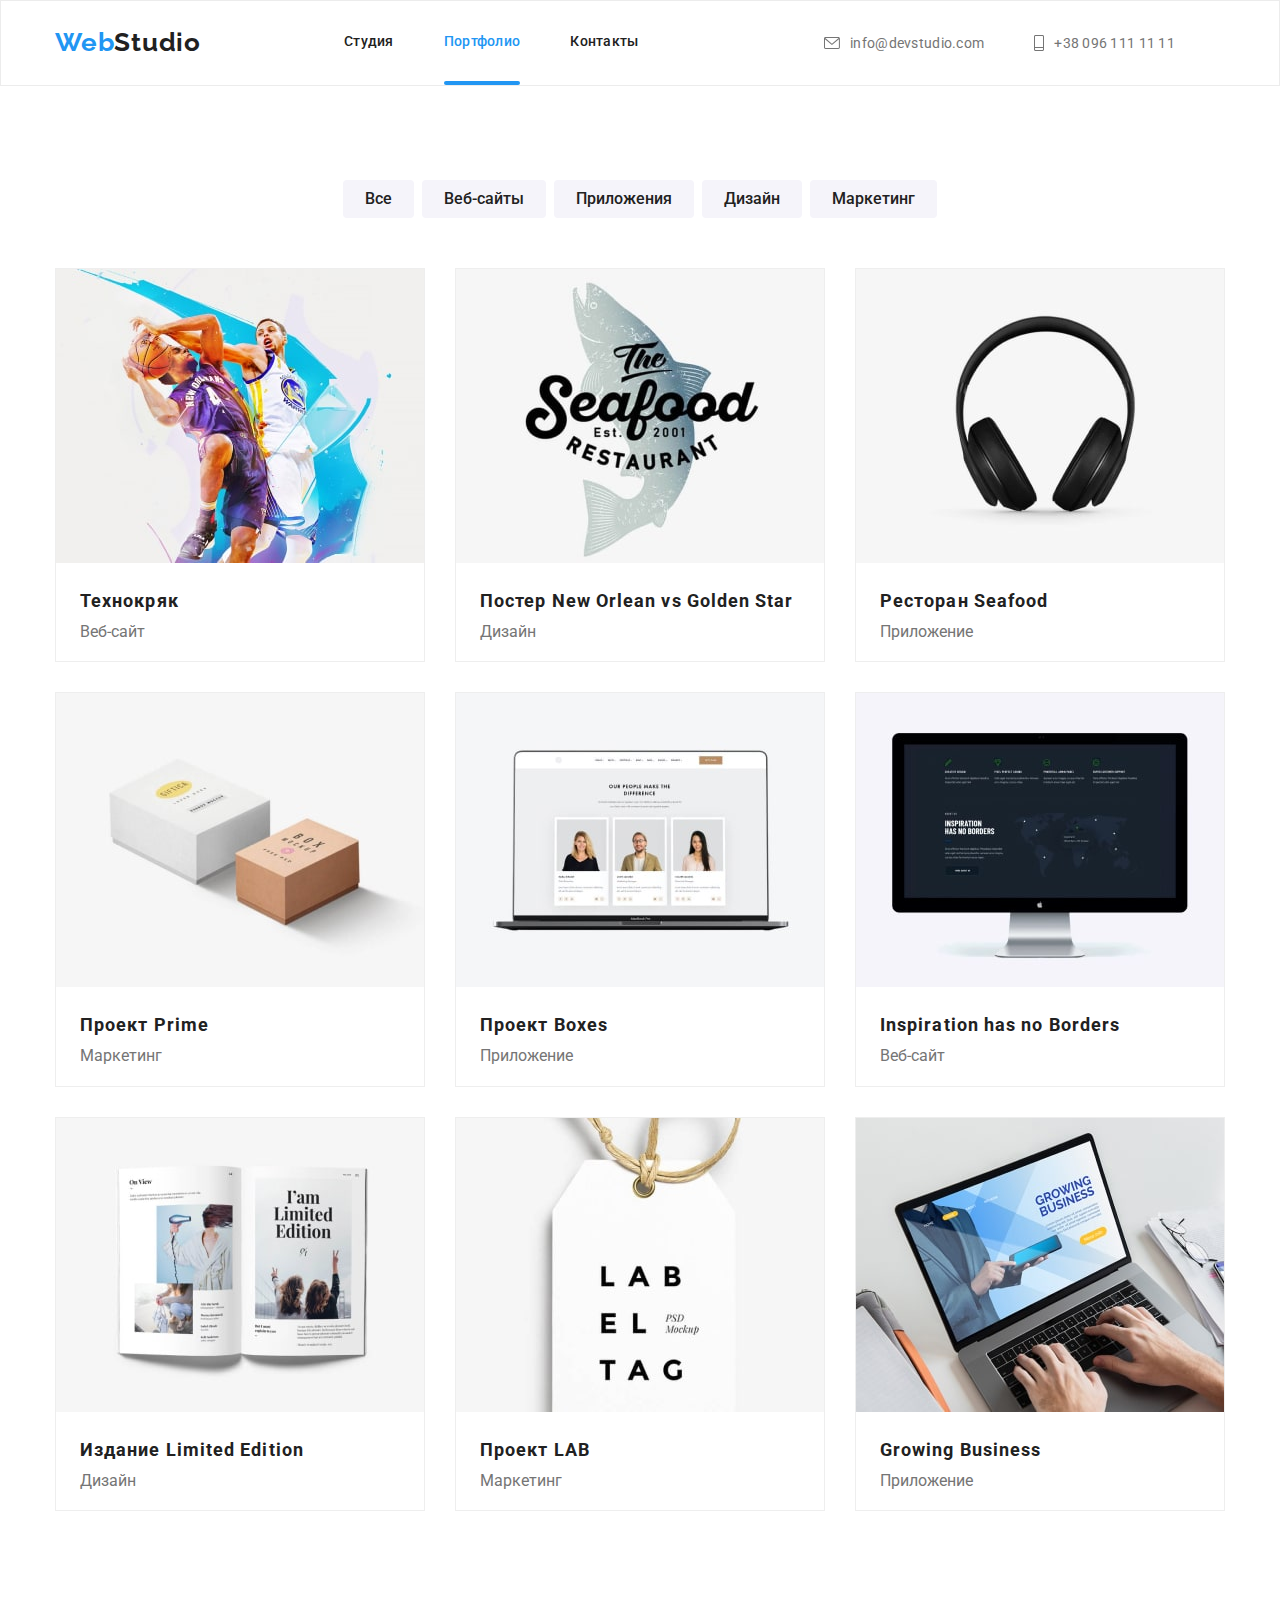
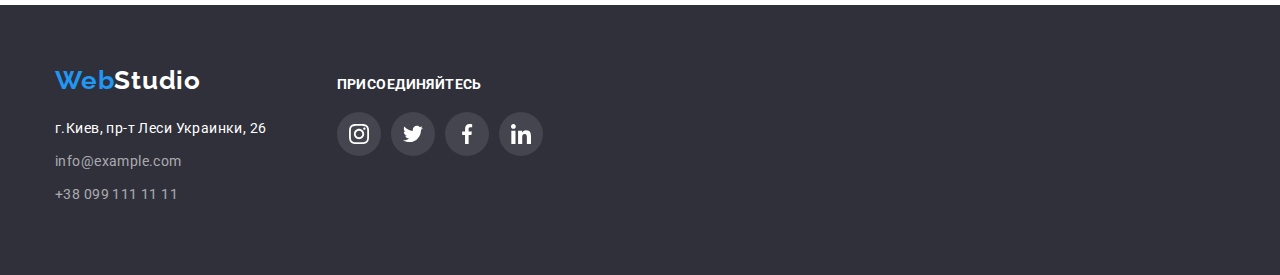
==== portfolio.html @ f2ce3745 "Перенос данных ДЗ5" ====
<!DOCTYPE html>
<html lang="ru">
<head>
    <meta charset="UTF-8">
    <meta name="viewport" content="width=device-width, initial-scale=1.0">
    <title>goit-markup-hw-05</title>
    <link rel="preconnect" href="https://fonts.gstatic.com"> 
    <link href="https://fonts.googleapis.com/css2?family=Raleway:wght@700&family=Roboto:wght@400;500;700;900&display=swap" rel="stylesheet">
    <link rel="stylesheet" href="https://cdnjs.cloudflare.com/ajax/libs/modern-normalize/1.0.0/modern-normalize.min.css">
    <link rel="stylesheet" href="css/style.css">
</head>
<body>
    <header class="header">
        <div class="conteiner header-items">
        <!--Nav conteiner-->
            <nav class="nav-info">
                <a class="logo" href="./index.html"> Web<span class="logo-studio">Studio</span></a> 
                <ul class="nav-list">
                    <li class="nav-list-item">
                        <a class="nav-list-link" href="./index.html">Студия</a>
                    </li>
                    <li class="nav-list-item current">
                        <a class="nav-list-link current" href="./portfolio.html">Портфолио</a>
                    </li>
                    <li class="nav-list-item">
                        <a class="nav-list-link" href="#">Контакты</a>
                    </li>
                </ul>
            </nav>
        <!-- Contacts conteiner-->
                <ul class="contacts-list">
                    <li class="contacts-list-item">
                        <a class="contacts-list-link" href="mailto:info@devstudio.com">
                            <svg class="contacts-icon" width="16px" height="12px">
                                <use href="./images/symbol-defs.svg#icon-envelopehover"></use>
                            </svg>info@devstudio.com
                        </a>
                    </li>
                    <li class="contacts-list-item">
                        <a class="contacts-list-link" href="tel:+380961111111"> 
                            <svg class="contacts-icon" width="10px" height="16px">
                                <use href="./images/symbol-defs.svg#icon-vector"></use>
                            </svg>+38 096 111 11 11
                        </a>
                    </li>
                </ul>
        </div>
    </header>  
    <main>
    <!-- Service conteiner-->
    <section class="our-works">
        <div class="conteiner">
        <h1 class="visually-hidden">Портфолио</h1>
        <ul class="worktype-filters">
            <li class="worktype-filters-item">
                <button class="filter-button" type="button">Все</button>
            </li>
            <li class="worktype-filters-item">
                <button class="filter-button" type="button">Веб-сайты</button>
            </li>
            <li class="worktype-filters-item">
                <button class="filter-button" type="button">Приложения</button>
            </li>
            <li class="worktype-filters-item">
                <button class="filter-button" type="button">Дизайн</button>
            </li>
            <li class="worktype-filters-item">
                <button class="filter-button" type="button">Маркетинг</button>
            </li>
        </ul>
    <!-- Work examples -->
        <h2 class="visually-hidden">Примеры работ</h2>
        <ul class="work-examples">
            <li class="work-examples-item">
            <a href="">
                <div class="work-examples-img-thumb">
                    <img src="./images-portfolio/img-min.jpg" alt="Открытый ноутбук">
                    <p class="img-text">Технокряк это современная площадка распространения коронавируса. 
                        Компании используют эту платформу для цифрового шпионажа
                        и атак на защищённые сервера конкурентов.
                    </p>
                </div>
                <div class="work-examples-text">
                    <h2>Технокряк</h2>
                    <p>Веб-сайт</p>
                </div>
                
            </a>
            </li>
            <li class="work-examples-item">
            <a href="">
                <div class="work-examples-img-thumb">
                    <img src="./images-portfolio/img-2-min.jpg" alt="Постер баскетбол">
                    <p class="img-text">Технокряк это современная площадка распространения коронавируса. 
                        Компании используют эту платформу для цифрового шпионажа 
                        и атак на защищённые сервера конкурентов.
                    </p>
                </div>
                <div class="work-examples-text">
                    <h2>Постер New Orlean vs Golden Star</h2>
                    <p>Дизайн</p>
                </div>
            </a>
            </li>
            <li class="work-examples-item">
            <a href="">
                <div class="work-examples-img-thumb">
                    <img src="./images-portfolio/img-3-min.jpg" alt="Логотип ресторана">
                    <p class="img-text">Технокряк это современная площадка распространения коронавируса. 
                        Компании используют эту платформу для цифрового шпионажа 
                        и атак на защищённые сервера конкурентов.
                    </p>
                </div>
                <div class="work-examples-text">
                    <h2>Ресторан Seafood</h2>
                    <p>Приложение</p>
                </div>
            </a>
            </li>
            <li class="work-examples-item">
            <a href="">
                <div class="work-examples-img-thumb">
                    <img src="./images-portfolio/img-4-min.jpg" alt="Наушники">
                    <p class="img-text">Технокряк это современная площадка распространения коронавируса. 
                        Компании используют эту платформу для цифрового шпионажа 
                        и атак на защищённые сервера конкурентов.
                    </p>
                </div>
                <div class="work-examples-text">
                    <h2>Проект Prime</h2>
                    <p>Маркетинг</p>
                </div>
            </a>
            </li>
            <li class="work-examples-item">
            <a href="">
                <div class="work-examples-img-thumb">
                    <img src="./images-portfolio/img-5-min.jpg" alt="Коробки">
                    <p class="img-text">Технокряк это современная площадка распространения коронавируса. 
                        Компании используют эту платформу для цифрового шпионажа 
                        и атак на защищённые сервера конкурентов.
                    </p>
                </div>
                <div class="work-examples-text">
                    <h2>Проект Boxes</h2>
                    <p>Приложение</p>
                </div>
            </a>
            </li>
            <li class="work-examples-item">
            <a href="">
                <div class="work-examples-img-thumb">
                    <img src="./images-portfolio/img-6-min.jpg" alt="Монитор">
                    <p class="img-text">Технокряк это современная площадка распространения коронавируса. 
                        Компании используют эту платформу для цифрового шпионажа 
                        и атак на защищённые сервера конкурентов.
                    </p>
                </div>
                <div class="work-examples-text">
                    <h2>Inspiration has no Borders</h2>
                    <p>Веб-сайт</p>
                </div>
            </a>
            </li>
            <li class="work-examples-item">
            <a href="">
                <div class="work-examples-img-thumb">
                    <img src="./images-portfolio/img-7-min.jpg" alt="Книга открытая">
                    <p class="img-text">Технокряк это современная площадка распространения коронавируса. 
                        Компании используют эту платформу для цифрового шпионажа 
                        и атак на защищённые сервера конкурентов.
                    </p>
                </div>
                <div class="work-examples-text">
                    <h2>Издание Limited Edition</h2>
                    <p>Дизайн</p>
                </div>
            </a>
            </li>
            <li class="work-examples-item">
            <a href="">    
                <div class="work-examples-img-thumb">
                    <img src="./images-portfolio/img-8-min.jpg" alt="Ярлык">
                    <p class="img-text">Технокряк это современная площадка распространения коронавируса. 
                        Компании используют эту платформу для цифрового шпионажа 
                        и атак на защищённые сервера конкурентов.
                    </p>
                </div>
                <div class="work-examples-text">
                    <h2>Проект LAB</h2>
                    <p>Маркетинг</p>
                </div>
            </a>
            </li>
            <li class="work-examples-item">
            <a href="">
                <div class="work-examples-img-thumb">
                    <img src="./images-portfolio/img-9-min.jpg" alt="Работа на ноутбуке">
                    <p class="img-text">Технокряк это современная площадка распространения коронавируса. 
                        Компании используют эту платформу для цифрового шпионажа 
                        и атак на защищённые сервера конкурентов.
                    </p>
                </div>
                <div class="work-examples-text">
                    <h2>Growing Business</h2>
                    <p>Приложение</p>
                </div>
            </a>
            </li>
        </ul>
        </div>
    </section>
    </main>
    <footer class="footer">
        <!-- Contacts-->
        <div class="conteiner">
            <div class="contacts-footer">
                <a class="logo" href="index.html">Web<span class="logo-studio-footer">Studio</span></a>
            <ul>
                <li class="contacts-item">
                    <p class="address">г.Киев, пр-т Леси Украинки, 26</p> 
                </li>
                <li class="contacts-item">
                    <a class="contacts" href="mailto:info@example.com">info@example.com</a>
                </li>
                <li class="contacts-item">
                    <a class="contacts" href="tel:+380991111111">+38 099 111 11 11</a>
                </li>
            </ul>
            </div>
            <div class="social-links-footer">
                <h2 class="social-title-footer"> Присоединяйтесь</h2>
                <ul class="social-links-list-footer">
                    <li class="social-list-item-footer">
                        <a href="#" class="social-link-footer">
                            <svg class="social-icon-footer" width="20" height="20">
                                <use href="./images/symbol-defs.svg#icon-instagram2"></use>
                            </svg>
                        </a>
                    </li>
                    <li class="social-list-item-footer">
                        <a href="#" class="social-link-footer">
                            <svg class="social-icon-footer" width="20" height="20">
                                <use href="./images/symbol-defs.svg#icon-twitter1"></use>
                            </svg>
                        </a>
                    </li>
                    <li class="social-list-item-footer">
                        <a href="#" class="social-link-footer">
                            <svg class="social-icon-footer" width="20" height="20">
                                <use href="./images/symbol-defs.svg#icon-facebook1"></use>
                            </svg>
                        </a>
                    </li>
                    <li class="social-list-item-footer">
                        <a href="#" class="social-link-footer">
                            <svg class="social-icon-footer" width="20" height="20">
                                <use href="./images/symbol-defs.svg#icon-linkedin1"></use>
                            </svg>
                        </a>
                    </li>
                </ul>
            </div>
        </div>    
    </footer>
</body>
</html>
---- css/style.css ----
*{
    padding: 0;
    margin: 0;
    box-sizing: border-box;
}
*,
*::before,
*::after {
    box-sizing: border-box;
}

h1,
h2,
h3,
h4,
h5,
h6,
p {
    margin: 0;
}

ul,
ol {
    margin: 0;
    padding: 0;
}

img{
    display: block;
}

:root {
    --primary-text-color: #212121;
    --secondary-text-color: #757575;
    --accent-color: #2196f3;
    --white-text-color: #ffffff;
    --border-color: #ECECEC;
    --contacts-color: rgba(255, 255, 255, 0.6);
    --main-background-color: #2F303A;
    --secondary-backgroud-color: #F5F4FA;
    --social-links-main-color: #AFB1B8;
    --social-link-background-color: rgba(255, 255, 255, 0.1);
    --hero-gradient-color:  rgba(47, 48, 58, 0.4);
    --portfolio-border-color: #EEEEEE;
    --black-color: #000000;
}  

body {
    background-color: var(--white-text-color);
    color: var(--primary-text-color);
    font-family: "Roboto", sans-serif;
    font-weight: 400;
    font-size: 14px;
}

ul{
    list-style: none;
}

a{
    text-decoration: none;
    color: var(--primary-text-color)
}

.header{
    border: 1px solid var(--border-color);
}

/* Выравние элементов шапки в одну линию */

.header-items{
    display: flex;
    align-items: center;
}

/* Параметры для div "conteiner" */

.conteiner{
    width: 1200px;
    margin-left: auto;
    margin-right: auto;
    padding-right: 15px;
    padding-left: 15px;
}

/* Navigation - Навигация по сайту */

.nav-info{
    display: flex;
    align-items: center;
}

/* Logo WebStudio - Оформление логотипа */

.logo{
    font-family: "Raleway", sans-serif;
    font-style: normal;
    font-weight: bold;
    font-size: 26px;
    line-height: 31px;
    /* identical to box height */
    letter-spacing: 0.03em;
    color: var(--accent-color);
    text-decoration: none;
    padding-top: 24px;
    padding-bottom: 25px;
}

.logo-studio{
    color: var(--primary-text-color);
}

.logo-studio-footer{
    color: var(--white-text-color);
}

.logo:hover,
.logo:active,
.logo:focus {
    color: var(--accent-color);
}

/* Оформление навигационного списка */

.nav-list{
    display: flex;
    margin: 0 0 0 93px;
}

.nav-list-item{
    margin-left: 50px;
    display: block;
}

.nav-list-item:last-child{
    margin-left: 50px;
}

.nav-list-link{
    display: flex;
    font-style: normal;
    font-weight: 500;
    line-height: 16px;
    letter-spacing: 0.02em;
    color: var(--primary-text-color);
    text-decoration: none; 
    padding-top: 32px;
    padding-bottom: 32px;
    align-items: center;
    transition-property: color;
    transition-duration: 250ms;
    transition-timing-function: cubic-bezier(0.4, 0, 0.2, 1);
}

.nav-list-link:hover,
.nav-list-link:active,
.nav-list-link:focus {
    color: var(--accent-color);
}

/* Подчеркивание текущей ссылки */

.nav-list-item.current::after,
.nav-list-item:hover::after{
    content: "";
    display: block;
    width: 100%;
    height: 4px;
    border-radius: 3px;
    margin: 0 auto;
    background-color: var(--accent-color);
    opacity: 1;
}

.nav-list-item:hover::after,
.nav-list-item:active::after{
    opacity: 1;
}

/* Подсвечивание текущей ссылки */

.nav-list .nav-list-link.current {
    color: var(--accent-color);
}




/* Contacts - Контакты */

.contacts-list{
    display: flex;
    margin: 0 0 0 auto;
    line-height: 24px;
    /* or 171% */
    letter-spacing: 0.03em;
    color: var(--contacts-color);
    text-decoration: none; 
}

.contacts-icon {
    margin-right: 10px;
}

.contacts-list-item{
    margin-right: 50px;
}

.contacts-list-link {
    display: flex;
    align-items: center;
    line-height: 16px;
    letter-spacing: 0.02em;
    color: var(--secondary-text-color);
    text-decoration: none; 
    fill:currentColor;
    padding-top: 32px;
    padding-bottom: 32px;
    transition-property: color;
    transition-duration: 250ms;
    transition-timing-function: cubic-bezier(0.4, 0, 0.2, 1);
}

.contacts-list-link:hover, 
.contacts-list-link:active, 
.contacts-list-link:focus{
    color: var(--accent-color);
}

/* Hero section - Секция Герой */

.hero-section{
    text-align: center;
    padding: 200px 0;
    margin-left: auto;
    margin-right: auto;
    background-image: linear-gradient(
        to right,
        var(--hero-gradient-color),
        var(--hero-gradient-color)),
        
    url("../images/img-hero.jpg");
    background-repeat: no-repeat;
    background-position: center;
    background-size: cover;
    background-color: var(--main-background-color);
}

.hero-title{
    font-style: normal;
    font-weight: 900;
    font-size: 44px;
    line-height: 60px;
    /* or 136% */
    text-align: center;
    letter-spacing: 0.06em;
    text-transform: uppercase;
    color: var(--white-text-color);
    margin-bottom: 30px;
}

.hero-button{
    font-weight: 700;
    font-size: 16px;
    line-height: 1.87;
    letter-spacing: 0.06em;
    background-color: var(--accent-color);
    color: var(--white-text-color);
    display: inline-block;
    padding: 10px 32px;
    box-shadow: 0px 4px 4px rgba(0, 0, 0, 0.15);
    cursor: pointer;
    border-radius: 4px;
    border: none;
    transition-duration: 250ms;
    transition-timing-function: cubic-bezier(0.4, 0, 0.2, 1);
}

/* Our features - Наши преимущества */

.visually-hidden {
    position: absolute;
    width: 1px;
    height: 1px;
    margin: -1px;
    border: 0;
    padding: 0;
    white-space: nowrap;
    clip-path: inset(100%);
    clip: rect(0 0 0 0);
    overflow: hidden;
}

.features-section{
    display: flex;
    padding-top: 94px;
    padding-bottom: 94px;
}

.feature-list{
    display: flex;
    align-items: flex-start;
    justify-content: space-between;
}

.feature-icon{
    display: flex;
    align-items: center;
    justify-content: center;
    width: 100%;
    height: 120px;
    background-color: var(--secondary-backgroud-color);
    border-radius: 4px;
    margin-bottom: 30px;
}

.feature-item{
    min-width: 270px;
}

.feature-item:not(:last-child) {
    margin-right: 30px;
}

.feature-title{
    margin-bottom: 10px;
    line-height: 16px;
    letter-spacing: 0.03em;
    text-transform: uppercase;
    color: var(--primary-text-color);
}
.feature-text{
    line-height: 24px;
    /* or 171% */
    letter-spacing: 0.03em;
    color: var(--secondary-text-color);
}

/* What we do - Чем мы занимаемся */

.what-we-do{
    padding-bottom: 94px;
}

.what-we-do-title{
    margin-bottom: 50px;
    font-style: normal;
    font-weight: bold;
    font-size: 36px;
    line-height: 42px;
    text-align: center;
    letter-spacing: 0.03em;
    color: var(--primary-text-color);
}

.what-we-do-list{
    display: flex;
}

.what-we-do-img:not(:last-child) {
    margin-right: 30px;
}

.what-we-do-img{
    position: relative;
    overflow: hidden;
}

.what-we-do-img-thumb{
    position: absolute;
    width: 370px;
    height: 70px;
    bottom: 0;
    background-color: rgba(47, 48, 58, 0.8);
}

.what-we-do-text{
    position: absolute;
    width: 100%;
    height: 100%;
    padding: 27px 0px;
    text-align: center;
    text-transform: uppercase;
    color: var(--white-text-color);
}

/* Our team - Наша команда */

.our-team{
    background: var(--secondary-backgroud-color);
    padding-top: 94px;
    padding-bottom: 94px;
}

.our-team-title {
    margin-bottom: 50px;
    font-style: normal;
    font-weight: bold;
    font-size: 36px;
    line-height: 42px;
    text-align: center;
    letter-spacing: 0.03em;
    color: var(--primary-text-color);
}

.our-team-list{
    display: flex;
}

.our-team-item:not(:last-child) {
    margin-right: 30px;
}

.our-team-item{
    background-color: var(--white-text-color);
    box-shadow: 0px 1px 3px rgba(0, 0, 0, 0.12), 0px 1px 1px rgba(0, 0, 0, 0.14), 0px 2px 1px rgba(0, 0, 0, 0.2);
    border-radius: 0px 0px 4px 4px;
}

.our-team-item .image{
    display: block;
}

.team-card{
    padding: 30px 30px;
}

.social-list{
    display: flex;
    justify-content: space-between;
}

.social-item{
    width: 44px;
    height: 44px;
}

.social-link{
    display: flex;
    align-items: center;
    justify-content: center;
    width: 100%;
    height: 100%;
    border-radius: 50%;
    fill: currentColor;
    color: var(--social-links-main-color);
    transition-property: color;
    transition-duration: 250ms;
    transition-timing-function: cubic-bezier(0.4, 0, 0.2, 1);
}

.social-item:not(:last-child) {
    margin-right: 10px;
}
.social-icon{
    width: 20px;
    height: 20px;
}

.social-link:hover,
.social-link:focus{
    background-color: var(--accent-color);
    color: var(--white-text-color);
    fill: var(--white-text-color);
}

/* Our team members - Члены нашей команды */

.person-title{
    margin-bottom: 10px;
    font-style: normal;
    font-weight: 500;
    font-size: 16px;
    line-height: 19px;
    /* identical to box height */
    text-align: center;
    letter-spacing: 0.03em;
    color: var(--primary-text-color);
}

.person-text{
    margin-bottom: 16px;
    font-size: 16px;
    line-height: 19px;
    /* identical to box height */
    text-align: center;
    letter-spacing: 0.03em;
    color: var(--secondary-text-color);
}

/* Address and Contacts - Адрес и контакты подвал, Соц. сети */

.footer {
    padding-top: 60px;
    padding-bottom: 60px;
    background: var(--main-background-color);
}

.footer .conteiner{
    display: flex;
    align-items: baseline;
}

.contacts-item {
    margin-bottom: 9px;
}

.contacts-footer{
    margin-right: 70px;
}

.footer .logo{
    display: block;
    margin-bottom: 20px;
    padding: 0 0 0 0;
}

.address{
    line-height: 24px;
    /* or 171% */
    letter-spacing: 0.03em;
    color: var(--white-text-color);
    text-decoration: none; 
}

.contacts{
    line-height: 24px;
    /* or 171% */
    letter-spacing: 0.03em;
    color: var(--contacts-color);
    text-decoration: none; 
}

.contacts:hover,
.contacts:active,
.contacts:focus {
    color: var(--accent-color);
}

.social-links-footer{
    width: 206px;
}

.social-title-footer{
    margin-top: 0px;
    margin-bottom: 20px;
    font-size: 14px;
    line-height: 16px;
    letter-spacing: 0.03em;
    text-transform: uppercase;
    color: var(--white-text-color);
}

.social-list-item-footer{
    width: 44px;
    height: 44px;
}

.footer .social-link-footer{
    background-color: var(--social-link-background-color);
}

.social-links-list-footer{
    display: flex;
}

.social-list-item-footer:not(:last-child) {
    margin-right: 10px;
}

.social-link-footer{
    display: flex;
    align-items: center;
    justify-content: center;
    width: 100%;
    height: 100%;
    border-radius: 50%;
    fill: currentColor;
    color: var(--white-text-color);
    transition-property: color;
    transition-duration: 250ms;
    transition-timing-function: cubic-bezier(0.4, 0, 0.2, 1);
}

.social-link-footer:hover,
.social-link-footer:focus{
    background-color: var(--accent-color);
    color: var(--white-text-color);
    fill: var(--white-text-color);
}

/* Our clients - Наши клиенты */

.our-clients{
    padding-top: 94px;
    padding-bottom: 94px;
}

.our-clients-title{
    margin-bottom: 50px;
    font-style: normal;
    font-weight: bold;
    font-size: 36px;
    line-height: 42px;
    text-align: center;
    letter-spacing: 0.03em;
    color: var(--primary-text-color);
}

.our-clients-list{
    display: flex;
}

.our-clients-item{
    display: flex;
    align-items: center;
    justify-content: center;
    width: 170px;
    height: 90px;
}

.our-clients-link{
    display: flex;
    align-items: center;
    justify-content: center;
    width: 100%;
    height: 100%;
    color: var(--social-links-main-color);
    border: 1px solid var(--social-links-main-color);
    border-radius: 4px;
    transition-property: color;
    transition-duration: 250ms;
    transition-timing-function: cubic-bezier(0.4, 0, 0.2, 1);
}
.our-clients-item:not(:last-child) {
    margin-right: 30px;
}

.our-clients-icon{
    fill: currentColor;
}

.our-clients-link:hover,
.our-clients-link:focus{
    color: var(--accent-color);
    border-color: var(--accent-color);
    outline: none;
}

/* Portfolio.html - Страница Портфолио */

/* Service conteiner - Наши работы - кнопки и карточки */

.our-works{
    padding-top: 94px;
    padding-bottom: 94px;
}

.worktype-filters{
    display: flex;
    margin-bottom: 50px;
    justify-content: center;
}

.worktype-filters-item:not(:last-child){
    margin-right: 8px;
}

.filter-button{
    padding: 6px 22px;
    font-family: inherit;
    font-size: 16px;
    font-weight: 500;
    line-height: 1.63;
    color: var(--primary-text-color);
    background: var(--secondary-backgroud-color);
    border-radius: 4px;
    border: none;
    cursor: pointer;
    transition-property: color;
    transition-duration: 250ms;
    transition-timing-function: cubic-bezier(0.4, 0, 0.2, 1);
}

.filter-button:hover,
.filter-button:focus {
    color: var(--white-text-color);
    background-color: var(--accent-color);
    box-shadow: 0px 3px 1px rgba(0, 0, 0, 0.1), 0px 1px 2px rgba(0, 0, 0, 0.08), 0px 2px 2px rgba(0, 0, 0, 0.12);
}

.work-examples h2 {
    font-size: 18px;
    font-weight: 700;
    line-height: 36px;
    letter-spacing: 0.06em;
    margin-bottom: 4px;
}

.work-examples p {
    font-size: 16px;
    color: var(--secondary-text-color);
}

.worktype-filters .filter-button.current{
    background-color: var(--accent-color);
    color: var(--white-text-color);
}

.work-examples{
    display: flex;
    flex-wrap: wrap;
}

.work-examples-item{
    width: 370px;
    margin: 0px 30px 30px 0px;
    border: 1px solid var(--portfolio-border-color);
    transition-property: color;
    transition-duration: 250ms;
    transition-timing-function: cubic-bezier(0.4, 0, 0.2, 1);
}

.work-examples-item:nth-child(3n + 3) {
    margin-right: 0px;
}

.work-examples-item:nth-last-child(-n + 3) {
    margin-bottom: 0px;
}

.work-examples-item:hover,
.work-examples-item:focus{
    box-shadow: 0px 1px 1px rgba(0, 0, 0, 0.12), 0px 4px 4px rgba(0, 0, 0, 0.06), 1px 4px 6px rgba(0, 0, 0, 0.16);
}

.work-examples-text{
    padding: 20px 24px;
}

/* Оформление оверлея*/

.work-examples-img-thumb{
    position: relative;
    overflow: hidden;
}

.work-examples .img-text{
    position: absolute;
    display: inline-block;
    top: 0;
    left: 0;
    padding: 63px 24px;
    width: 100%;
    height: 100%;
    font-size: 18px;
    line-height: 28px;
/* or 156% */
    letter-spacing: 0.03em;
    color: var(--white-text-color);
    background-color: rgba(33, 150, 243, 0.9);
    transform: translateY(100%);
    transition-duration: 250ms;
    transition-timing-function: cubic-bezier(0.4, 0, 0.2, 1);
}

.work-examples .work-examples-item:hover .img-text{
    transform: translateY(0);
}

/* Добавление модального окна */

.backdrop{
    position: fixed;
    top: 0;
    left: 0;
    width: 100%;
    height: 100%;
    background-color :rgba(0, 0, 0, 0.2);
    transition: all 250ms cubic-bezier(0.4, 0, 0.2, 1);
}

.backdrop.is-hidden{
    opacity: 0;
    pointer-events: none;
}

.modal{
    position: absolute;
    top: 50%;
    left: 50%;
    transform: translate(-50%, -50%);
    width: 528px;
    height: 581px;
    background-color: var(--white-text-color);
    box-shadow: 0px 1px 3px rgba(0, 0, 0, 0.12), 0px 1px 1px rgba(0, 0, 0, 0.14), 0px 2px 1px rgba(0, 0, 0, 0.2);
    border-radius: 4px;
}

.button-close{
    position: absolute;
    display: flex;
    align-items: center;
    justify-content: center;
    top: 8px;
    right: 8px;
    width: 30px;
    height: 30px;
    padding: 0;
    border: 1px solid rgba(0, 0, 0, 0.1);
    border-radius: 50%;
    background-color: var(--white-text-color);
    cursor: pointer;
}

.button-close .icon-close{
    position: absolute;
    display: flex;
    align-items: center;
    justify-content: center;
    fill: var(--black-color);
}
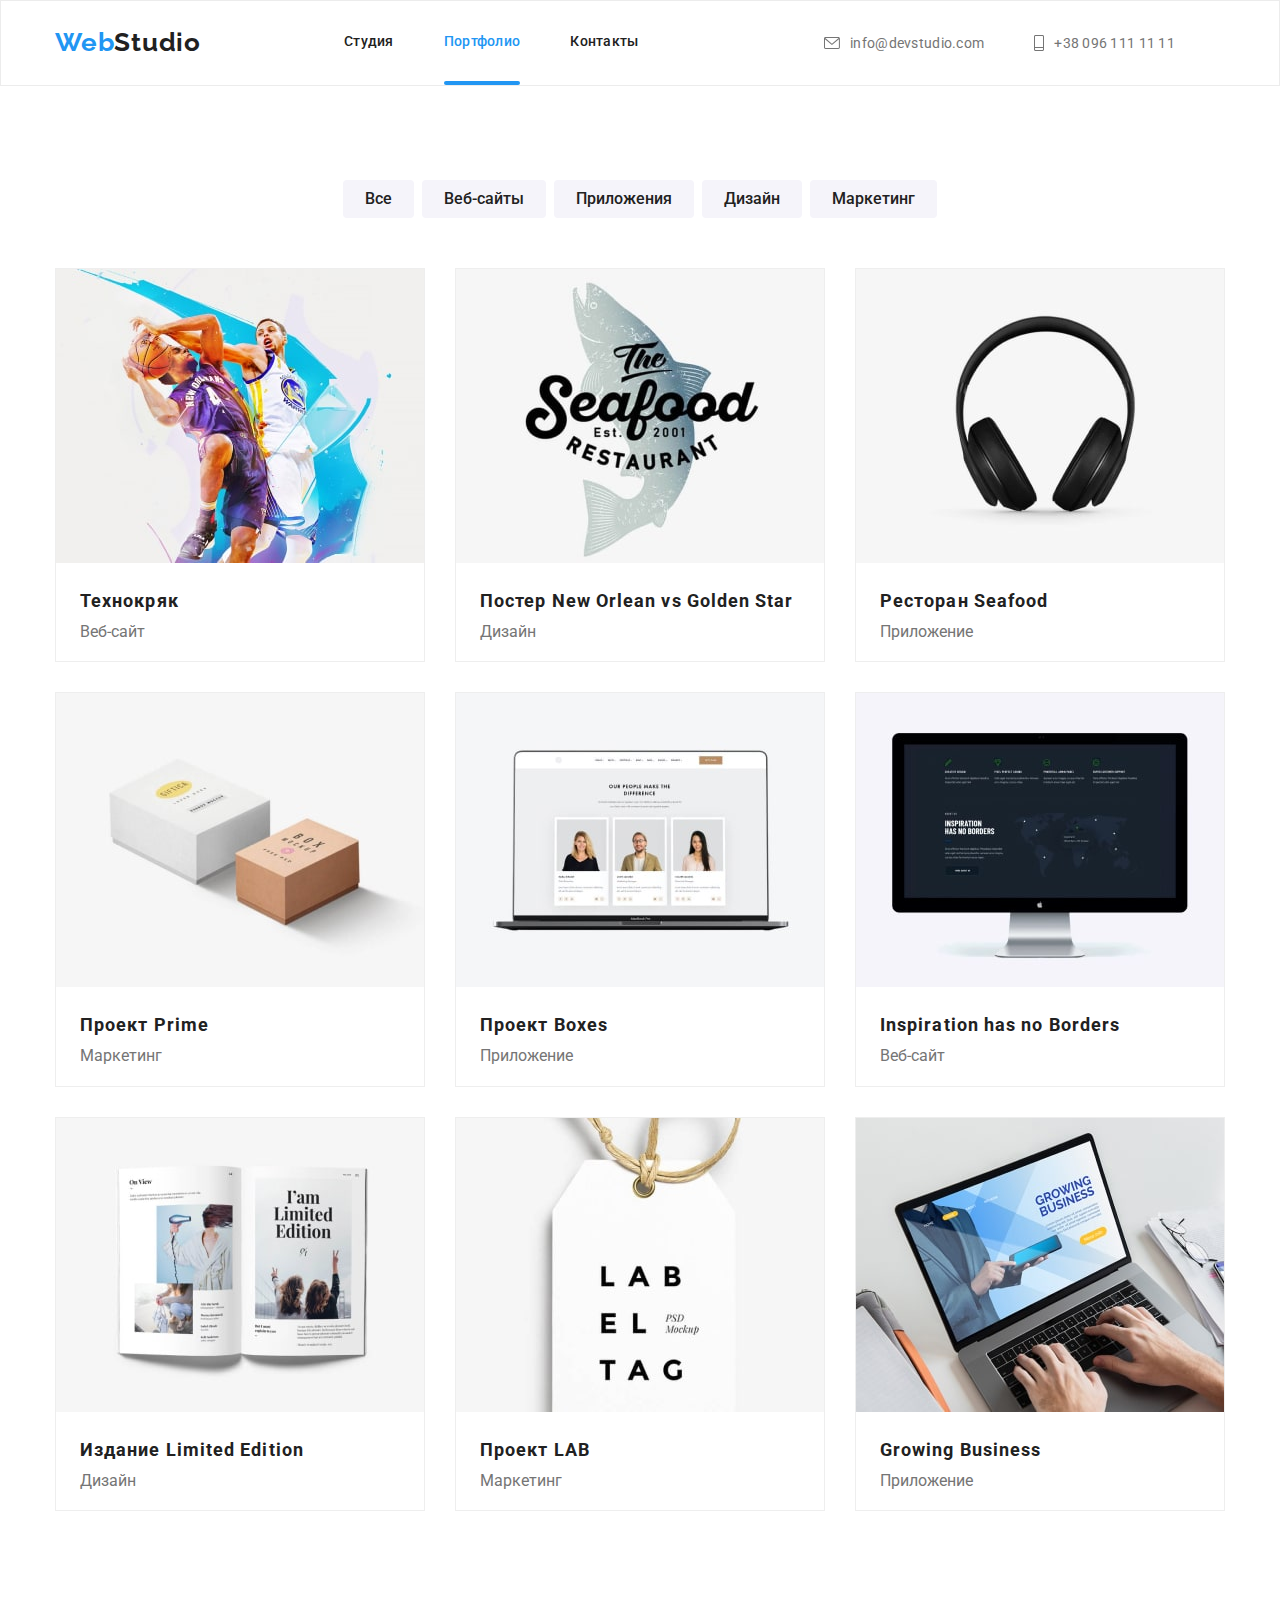
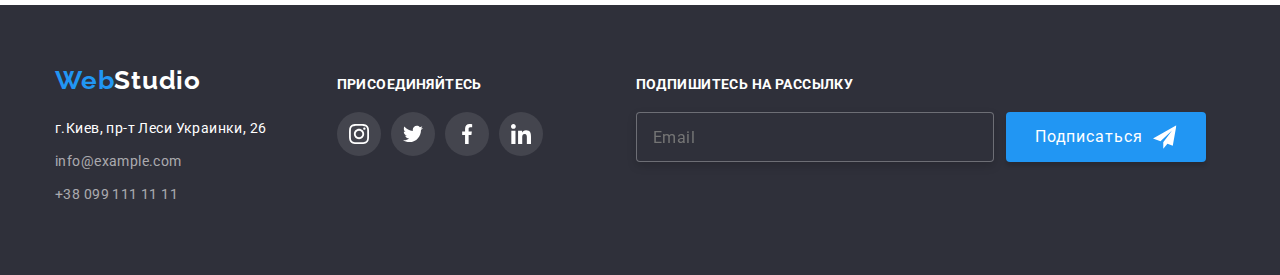
==== commit 483c9b5e: "Update portfolio.html" ====
--- a/portfolio.html
+++ b/portfolio.html
@@ -261,6 +261,17 @@
                     </li>
                 </ul>
             </div>
+            <div class="email-send">
+                <h2 class="social-title-footer"> Подпишитесь на рассылку</h2>
+                <form class="footer-form">
+                        <input class="footer-input" type="email" name="email" id="email" placeholder="Email" required>
+                        <button type="submit" class="footer-button">Подписаться
+                            <svg class="email-icon-footer" width="24" height="24">
+                                <use href="./images/symbol-defs.svg#icon-iconsend"></use>
+                            </svg>
+                        </button>
+                </form>
+            </div>
         </div>    
     </footer>
 </body>
--- a/css/style.css
+++ b/css/style.css
@@ -279,15 +279,13 @@
 /* Our features - Наши преимущества */
 
 .visually-hidden {
-    position: absolute;
-    width: 1px;
-    height: 1px;
-    margin: -1px;
-    border: 0;
-    padding: 0;
-    white-space: nowrap;
-    clip-path: inset(100%);
-    clip: rect(0 0 0 0);
+    position: absolute !important;
+    clip: rect(1px 1px 1px 1px); /* IE6, IE7 */
+    clip: rect(1px, 1px, 1px, 1px);
+    padding: 0 !important;
+    border: 0 !important;
+    height: 1px !important;
+    width: 1px !important;
     overflow: hidden;
 }
 
@@ -786,7 +784,8 @@
 }
 
 .modal{
-    position: absolute;
+    position: relative;
+    padding: 40px;
     top: 50%;
     left: 50%;
     transform: translate(-50%, -50%);
@@ -819,4 +818,219 @@
     align-items: center;
     justify-content: center;
     fill: var(--black-color);
-}
+    transition: all 250ms cubic-bezier(0.4, 0, 0.2, 1);
+}
+
+.icon-close:hover{
+    fill: var(--accent-color)
+}
+
+/* Оформление формы модального окна */
+
+.modal-form-title{
+    margin-bottom: 12px;
+    font-weight: bold;
+    font-size: 20px;
+    line-height: 23px;
+    text-align: center;
+    letter-spacing: 0.03em;
+    color: var(--primary-text-color);
+    }
+
+.modal-form{
+    display: flex;
+    flex-direction: column;
+}
+
+.modal-form-input-wrapper{
+    display: block;
+    position: relative;
+}
+
+.modal-form-input-label{    
+    font-size: 12px;
+    line-height: 14px;
+/* identical to box height */
+    letter-spacing: 0.01em; 
+    color: var(--secondary-text-color);
+}
+
+.modal-form-input-label:not(:first-child) {
+    margin-top: 10px;
+}
+
+.modal-form-input {
+    display: block;
+    width: 100%;
+    height: 40px;
+    margin-top: 4px;
+    border: 1px solid rgba(33, 33, 33, 0.2);
+    box-sizing: border-box;
+    border-radius: 4px;
+    padding-left: 42px;
+    transition: border-color 250ms cubic-bezier(0.4, 0, 0.2, 1);
+}
+
+.modal-form-input:focus + .modal-form-icon {
+    fill: var(--accent-color);
+}
+
+.modal-form-input:focus{
+    outline: none;
+    border-color: var(--accent-color);
+    cursor: pointer;
+}
+
+.modal-form-icon {
+    position: absolute;
+    top: 50%;
+    left: 12px;
+    transform: translateY(-50%);
+    display: block;
+    transition: background-color 250ms cubic-bezier(0.4, 0, 0.2, 1);
+}
+
+.modal-form-message {
+    margin-top: 4px;
+    font-size: 14px;
+    line-height: 1.143;
+    letter-spacing: 0.01em;
+    display: block;
+    width: 100%;
+    height: 120px;
+    border: 1px solid rgba(33, 33, 33, 0.2);
+    border-radius: 4px;
+    resize: none;
+    transition: border-color 250ms cubic-bezier(0.4, 0, 0.2, 1);
+    padding: 15px;
+}
+
+.modal-form-message:focus {
+    outline: none;
+    border-color: var(--accent-color);
+    cursor: pointer;
+}
+
+.modal-form-message::placeholder {
+    color: rgba(117, 117, 117, 0.5);
+}
+
+.modal-form-label-policy::before {
+    display: inline-block;
+    width: 16px;
+    height: 15px;
+    border: 2px solid var(--black-color);
+    border-radius: 2px;
+    content: "";
+    margin-right: 8px;
+}
+
+.modal-form-check-policy:checked + .modal-form-label-policy::before {
+    width: 16px;
+    height: 15px;
+    background-color: var(--accent-color);
+    background-image: url('../images/icon-check.svg');
+    background-repeat: no-repeat;
+    background-origin: border-box;
+    background-size: contain;
+    border-color: var(--accent-color);
+    border-radius: 2px;
+}
+
+.modal-form-label-policy {
+    display: flex;
+    justify-content: center;
+    align-items: center;
+    flex-wrap: wrap;
+    margin-top: 20px;
+    font-size: 14px;
+    color: var(--secondary-text-color);
+    line-height: 24px;
+/* identical to box height, or 171% */
+    letter-spacing: 0.03em;
+}
+
+.modal-form-link{
+    color: var(--accent-color);
+    text-decoration: underline;
+}
+
+.modal-form-button-send{
+    align-self: center;
+    margin-top: 30px;
+    font-weight: 700;
+    font-size: 16px;
+    line-height: 1.87;
+    letter-spacing: 0.06em;
+    background-color: var(--accent-color);
+    color: var(--white-text-color);
+    padding: 10px 32px;
+    box-shadow: 0px 4px 4px rgba(0, 0, 0, 0.15);
+    cursor: pointer;
+    border-radius: 4px;
+    border: none;
+    transition-duration: 250ms;
+    transition-timing-function: cubic-bezier(0.4, 0, 0.2, 1);
+}
+
+/* Подпишитесь на рассылку */
+
+.email-send{
+    margin-left: 93px;
+}
+
+.footer-form{
+    display: flex;
+    align-items: center;
+    justify-content: center;
+}
+
+.footer-input{
+    display: flex;
+    align-items: center;
+    width: 358px;
+    height: 50px;
+    margin-right: 12px;
+    padding: 15px 16px;  
+    border: 1px solid rgba(255, 255, 255, 0.3);
+    box-sizing: border-box;
+    filter: drop-shadow(0px 4px 4px rgba(0, 0, 0, 0.15));
+    border-radius: 4px; 
+    color: var(--white-text-color);
+    background-color: var(--main-background-color);
+    font-size: 16px;
+    letter-spacing: 0.03em;
+    line-height: 1.25;
+}
+
+.footer-input:focus{
+    border: 1px solid var(--accent-color);
+    outline: none;
+    cursor: pointer;
+}
+
+.footer-button{
+    display: flex;
+    align-items: center;
+    padding: 10px 29px;
+    font-size: 16px;
+    line-height: 1.87;
+    width: 200px;
+    height: 50px;
+    /* identical to box height, or 187% */
+    letter-spacing: 0.06em;  
+    text-transform: capitalize;
+    background-color: var(--accent-color);
+    color: var(--white-text-color);
+    box-shadow: 0px 4px 4px rgba(0, 0, 0, 0.15);
+    border-radius: 4px;
+    border: none;
+    cursor: pointer;
+}
+
+.email-icon-footer{
+    align-items: center;
+    margin-left: 10px;
+}
+
+
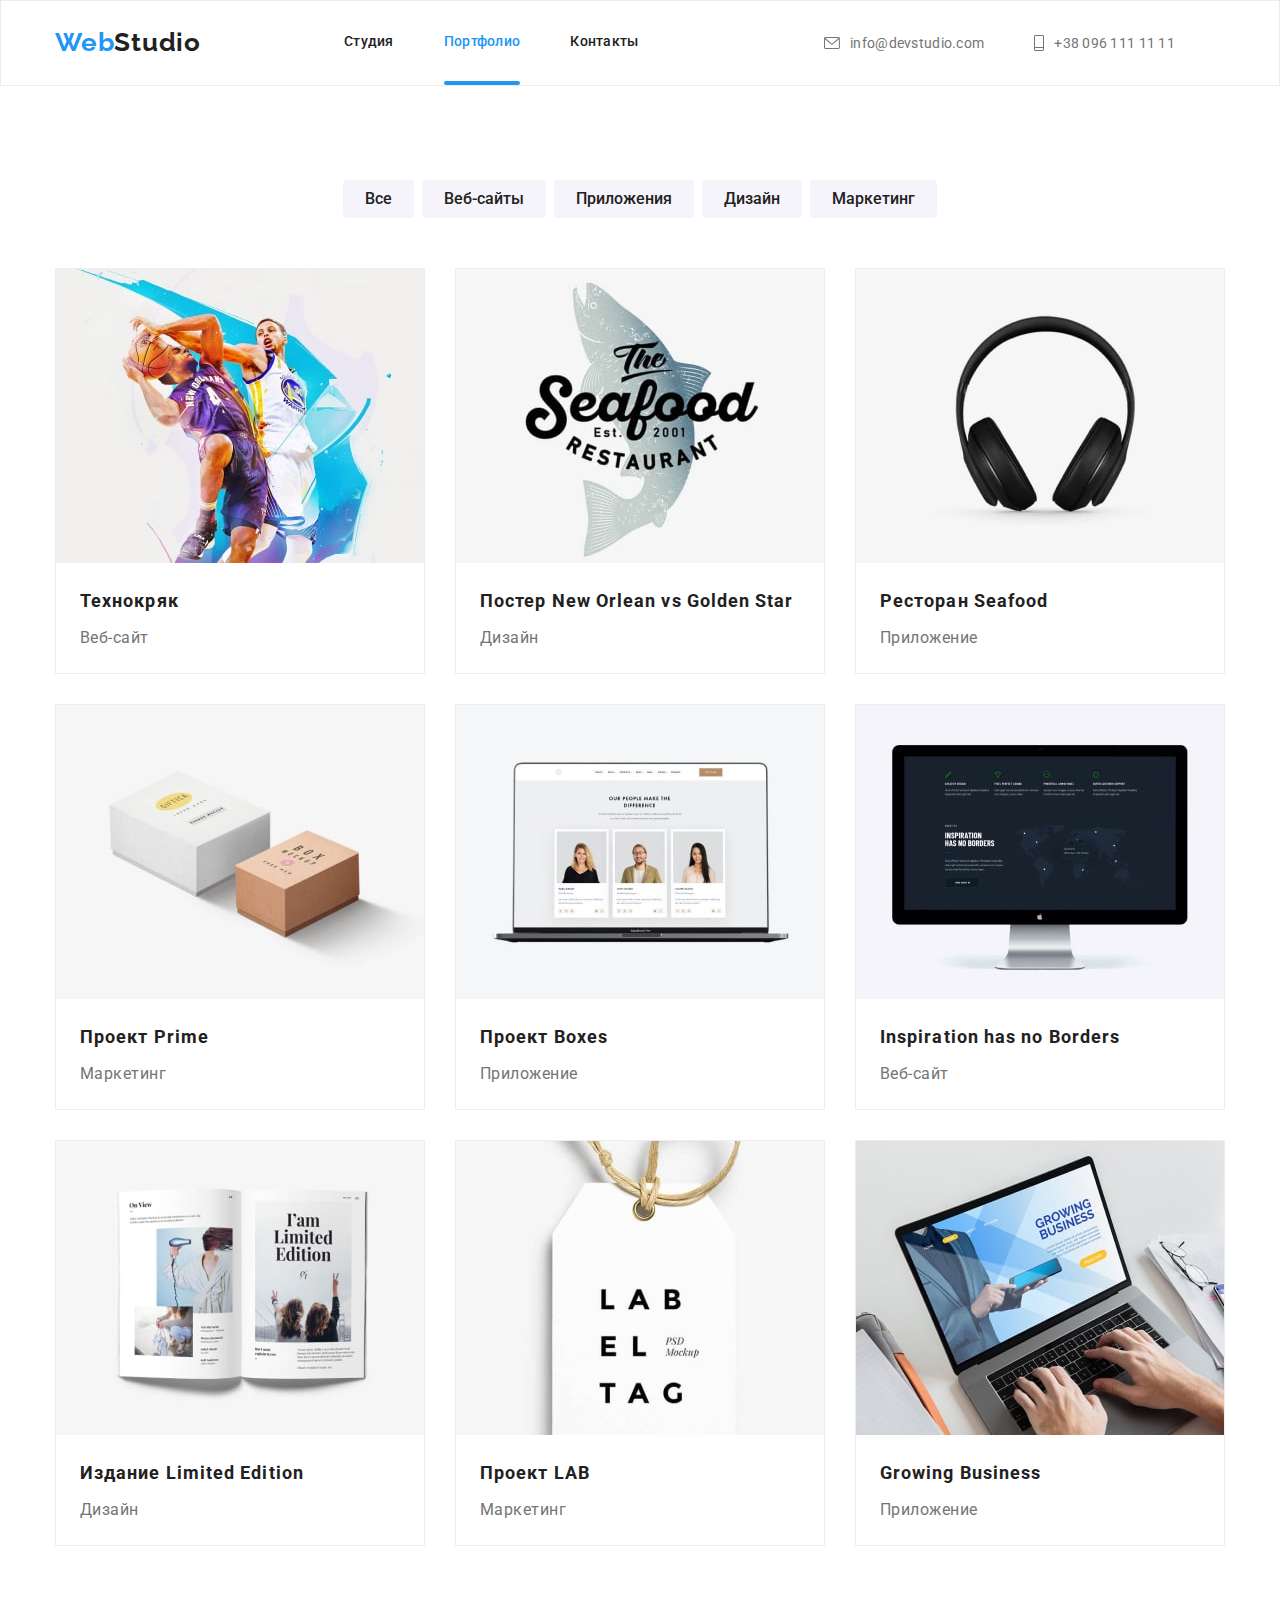
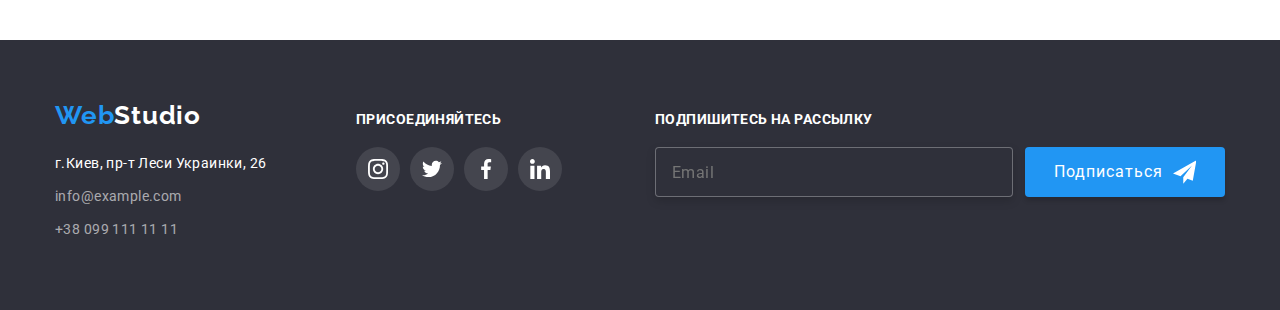
==== commit 8ec3b68c: "правки" ====
--- a/portfolio.html
+++ b/portfolio.html
@@ -3,7 +3,7 @@
 <head>
     <meta charset="UTF-8">
     <meta name="viewport" content="width=device-width, initial-scale=1.0">
-    <title>goit-markup-hw-05</title>
+    <title>goit-markup-hw-06</title>
     <link rel="preconnect" href="https://fonts.gstatic.com"> 
     <link href="https://fonts.googleapis.com/css2?family=Raleway:wght@700&family=Roboto:wght@400;500;700;900&display=swap" rel="stylesheet">
     <link rel="stylesheet" href="https://cdnjs.cloudflare.com/ajax/libs/modern-normalize/1.0.0/modern-normalize.min.css">
--- a/css/style.css
+++ b/css/style.css
@@ -442,9 +442,7 @@
     border-radius: 50%;
     fill: currentColor;
     color: var(--social-links-main-color);
-    transition-property: color;
-    transition-duration: 250ms;
-    transition-timing-function: cubic-bezier(0.4, 0, 0.2, 1);
+    transition: all 250ms cubic-bezier(0.4, 0, 0.2, 1);
 }
 
 .social-item:not(:last-child) {
@@ -505,6 +503,7 @@
 
 .contacts-footer{
     margin-right: 70px;
+    width: 231px;
 }
 
 .footer .logo{
@@ -575,9 +574,7 @@
     border-radius: 50%;
     fill: currentColor;
     color: var(--white-text-color);
-    transition-property: color;
-    transition-duration: 250ms;
-    transition-timing-function: cubic-bezier(0.4, 0, 0.2, 1);
+    transition: all 250ms cubic-bezier(0.4, 0, 0.2, 1);
 }
 
 .social-link-footer:hover,
@@ -626,9 +623,7 @@
     color: var(--social-links-main-color);
     border: 1px solid var(--social-links-main-color);
     border-radius: 4px;
-    transition-property: color;
-    transition-duration: 250ms;
-    transition-timing-function: cubic-bezier(0.4, 0, 0.2, 1);
+    transition: all 250ms cubic-bezier(0.4, 0, 0.2, 1);
 }
 .our-clients-item:not(:last-child) {
     margin-right: 30px;
@@ -675,9 +670,7 @@
     border-radius: 4px;
     border: none;
     cursor: pointer;
-    transition-property: color;
-    transition-duration: 250ms;
-    transition-timing-function: cubic-bezier(0.4, 0, 0.2, 1);
+    transition: all 250ms cubic-bezier(0.4, 0, 0.2, 1);
 }
 
 .filter-button:hover,
@@ -697,6 +690,9 @@
 
 .work-examples p {
     font-size: 16px;
+    line-height: 30px;
+/* identical to box height, or 187% */
+    letter-spacing: 0.03em;
     color: var(--secondary-text-color);
 }
 
@@ -758,8 +754,7 @@
     color: var(--white-text-color);
     background-color: rgba(33, 150, 243, 0.9);
     transform: translateY(100%);
-    transition-duration: 250ms;
-    transition-timing-function: cubic-bezier(0.4, 0, 0.2, 1);
+    transition: all 250ms cubic-bezier(0.4, 0, 0.2, 1);
 }
 
 .work-examples .work-examples-item:hover .img-text{
@@ -784,7 +779,7 @@
 }
 
 .modal{
-    position: relative;
+    position: absolute;
     padding: 40px;
     top: 50%;
     left: 50%;
@@ -975,9 +970,13 @@
 
 /* Подпишитесь на рассылку */
 
+.footer-form-wrapper{
+    display: flex;
+}
+
 .email-send{
     margin-left: 93px;
-}
+} 
 
 .footer-form{
     display: flex;
